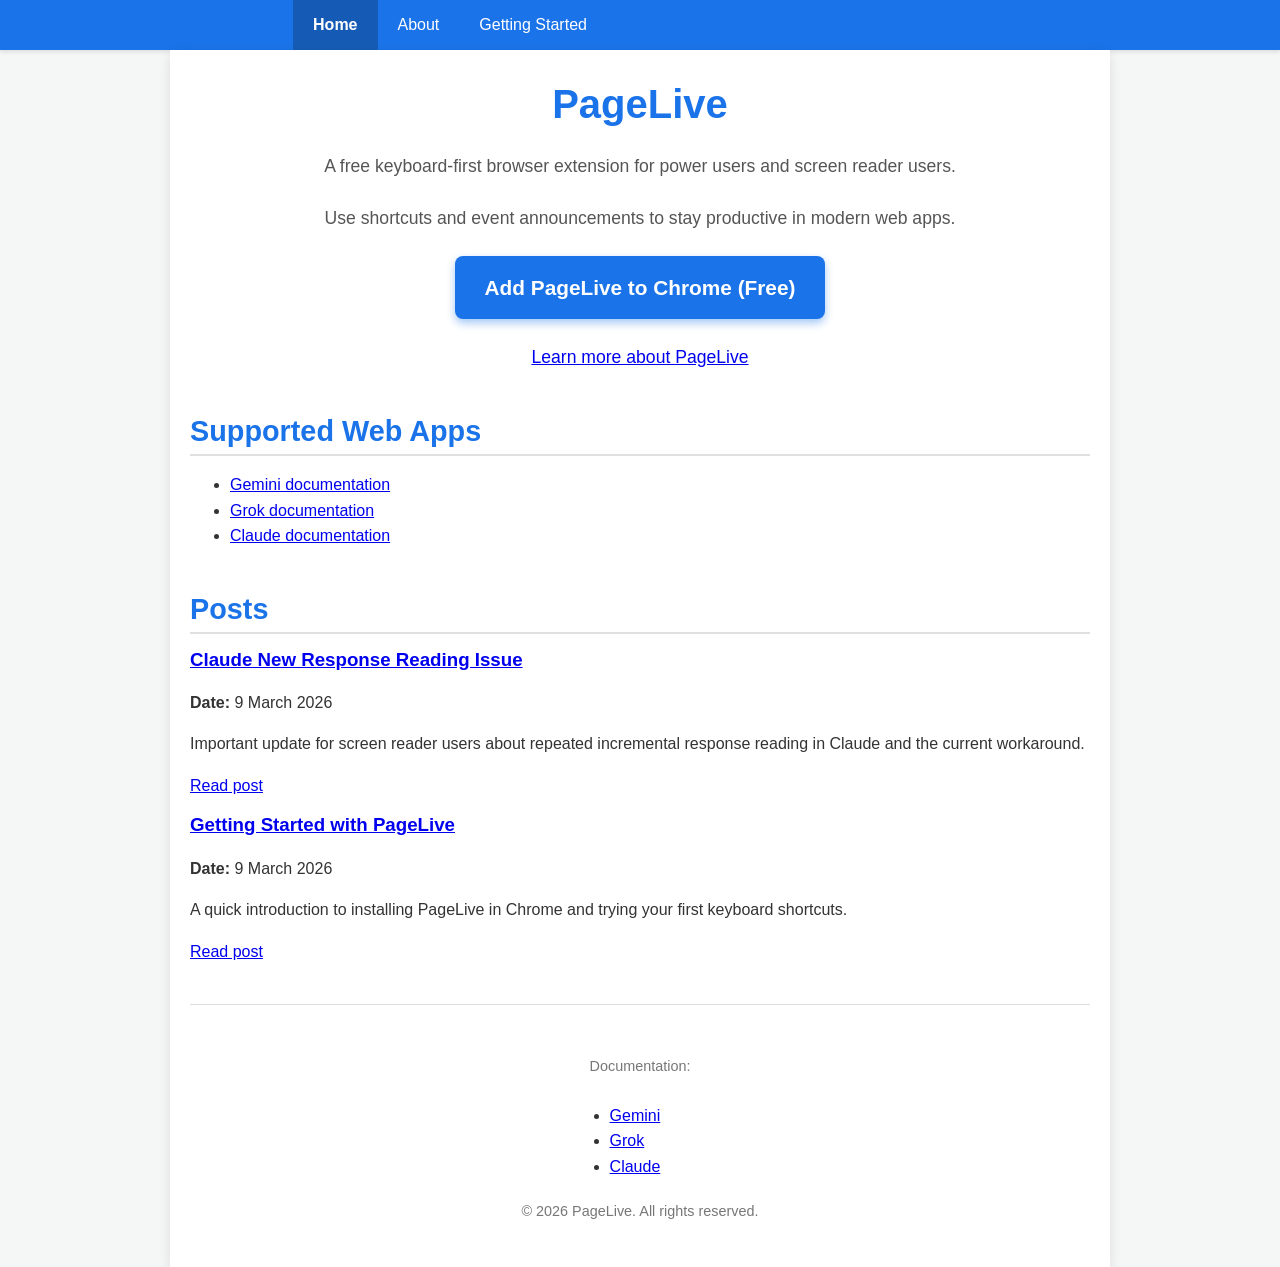
==== pagelive/index.html @ ffb50e7b "PL: Fix post tile & add aria label to post' link" ====
<!DOCTYPE html>
<html lang="en">

<head>
    <meta charset="UTF-8">
    <meta name="viewport" content="width=device-width, initial-scale=1.0">
    <title>PageLive: Keyboard-First Accessibility for AI Web Apps</title>
    <meta name="description"
        content="PageLive is a free Chrome extension for power users and screen reader users, with keyboard shortcuts, page information, and event-triggered announcements.">
    <link rel="stylesheet" href="/pagelive/style.css">
</head>

<body>
    <nav class="top-nav">
        <ul>
            <li><a href="/pagelive" class="active">Home</a></li>
            <li><a href="/pagelive/about">About</a></li>
            <li><a href="/pagelive/posts/getting-started">Getting Started</a></li>
        </ul>
    </nav>
    <div class="container">
        <header class="hero">
            <h1>PageLive</h1>
            <p>A free keyboard-first browser extension for power users and screen reader users.</p>
            <p>Use shortcuts and event announcements to stay productive in modern web apps.</p>
            <a href="https://chromewebstore.google.com/detail/pagelive/kachdjbdcmofjmaoklcfofbcnlakfnbb"
                class="cta-button">
                Add PageLive to Chrome (Free)
            </a>
            <p><a href="/pagelive/about">Learn more about PageLive</a></p>
        </header>

        <section class="section-content">
            <h2>Supported Web Apps</h2>
            <ul>
                <li><a href="/pagelive/gemini">Gemini documentation</a></li>
                <li><a href="/pagelive/grok">Grok documentation</a></li>
                <li><a href="/pagelive/claude">Claude documentation</a></li>
            </ul>
        </section>

        <section class="section-content">
            <h2>Posts</h2>
            <article>
                <h3><a href="/pagelive/posts/claude-new-response-error">Claude New Response Reading Issue</a></h3>
                <p><strong>Date:</strong> 9 March 2026</p>
                <p>Important update for screen reader users about repeated incremental response reading in Claude and
                    the current workaround.</p>
                <p>
                    <a href="/pagelive/posts/claude-new-response-error"
                        aria-label="Read post: Claude New Response Reading Issue">Read post</a>
                </p>
            </article>
            <article>
                <h3><a href="/pagelive/posts/getting-started">Getting Started with PageLive</a></h3>
                <p><strong>Date:</strong> 9 March 2026</p>
                <p>A quick introduction to installing PageLive in Chrome and trying your first keyboard shortcuts.</p>
                <p>
                    <a href="/pagelive/posts/getting-started" aria-label="Read post: Getting Started with PageLive">Read
                        post</a>
                </p>
            </article>
        </section>

        <footer class="footer">
            <div class="docs-nav">
                <p>Documentation:</p>
                <ul class="docs-list">
                    <li><a href="/pagelive/gemini">Gemini</a></li>
                    <li><a href="/pagelive/grok">Grok</a></li>
                    <li><a href="/pagelive/claude">Claude</a></li>
                </ul>
            </div>
            <p>&copy; 2026 PageLive. All rights reserved.</p>
        </footer>
    </div>
</body>

</html>
---- pagelive/style.css ----
body {
    font-family: Arial, sans-serif;
    margin: 0;
    padding: 0;
    line-height: 1.6;
    color: #333;
    background-color: #f4f7f6;
    display: flex;
    flex-direction: column;
    align-items: center;
}

.top-nav {
    background-color: #1a73e8;
    padding: 0;
    margin: 0;
    width: 100%;
    box-shadow: 0 2px 4px rgba(0, 0, 0, 0.1);
}

.top-nav ul {
    list-style: none;
    margin: 0;
    padding: 0;
    display: flex;
    justify-content: center;
    max-width: 900px;
    width: 100%;
}

.top-nav li {
    margin: 0;
    padding: 0;
}

.top-nav a {
    display: block;
    color: white;
    text-decoration: none;
    padding: 12px 20px;
    font-weight: normal;
    transition: background-color 0.3s;
}

.top-nav a:hover {
    background-color: #155bb5;
}

.top-nav a.active {
    background-color: #155bb5;
    font-weight: bold;
}

.container {
    width: 100%;
    max-width: 900px;
    padding: 30px 20px;
    background-color: #fff;
    box-shadow: 0 4px 12px rgba(0, 0, 0, 0.1);
}

h1,
h2,
h3 {
    color: #1a73e8;
    line-height: 1.2;
    margin-top: 0;
}

h1 {
    font-size: 2.5em;
    margin-bottom: 0.2em;
}

h2 {
    font-size: 1.8em;
    margin-top: 1.5em;
    border-bottom: 2px solid #e0e0e0;
    padding-bottom: 5px;
    margin-bottom: 15px;
}

.hero {
    text-align: center;
    padding: 20px 0;
    margin-bottom: 15px;
    padding: 0 12%;
}

.hero p {
    font-size: 1.1em;
    margin: 24px 0;
    color: #555;
}

.cta-button {
    display: inline-block;
    background-color: #1a73e8;
    color: white;
    padding: 15px 30px;
    font-size: 1.3em;
    font-weight: bold;
    text-decoration: none;
    border-radius: 8px;
    transition: background-color 0.3s, transform 0.1s;
    box-shadow: 0 4px 8px rgba(26, 115, 232, 0.4);
}

.cta-button:hover {
    background-color: #155bb5;
    transform: translateY(-1px);
}

.section-content {
    margin-bottom: 36px;
}

table {
    width: 100%;
    border-collapse: collapse;
    margin-top: 15px;
    box-shadow: 0 2px 5px rgba(0, 0, 0, 0.05);
}

th,
td {
    border: 1px solid #ddd;
    padding: 12px;
    text-align: left;
}

th {
    background-color: #e8f0fe;
    color: #1a73e8;
    font-weight: bold;
}

td {
    background-color: #fcfcfc;
}

dl {
    padding-left: 0;
}

dt {
    margin-bottom: 10px;
    margin-top: 10px;
}

dd {
    margin-bottom: 20px;
    margin-left: 0;
}

code,
kbd {
    background-color: #eee;
    padding: 2px 6px;
    border-radius: 4px;
    font-weight: bold;
    font-family: Consolas, Monaco, 'Andale Mono', 'Ubuntu Mono', monospace;
}

.footer {
    text-align: center;
    padding-top: 30px;
    border-top: 1px solid #ddd;
    margin-top: 40px;
}

.footer p {
    margin-top: 20px;
    font-size: 0.9em;
    color: #777;
}

.footer .docs-nav {
    display: inline-block;
    text-align: left;
}

.footer .docs-list {
    display: inline-block;
    text-align: left;
    margin: 10px 0 0;
    padding-left: 20px;
}
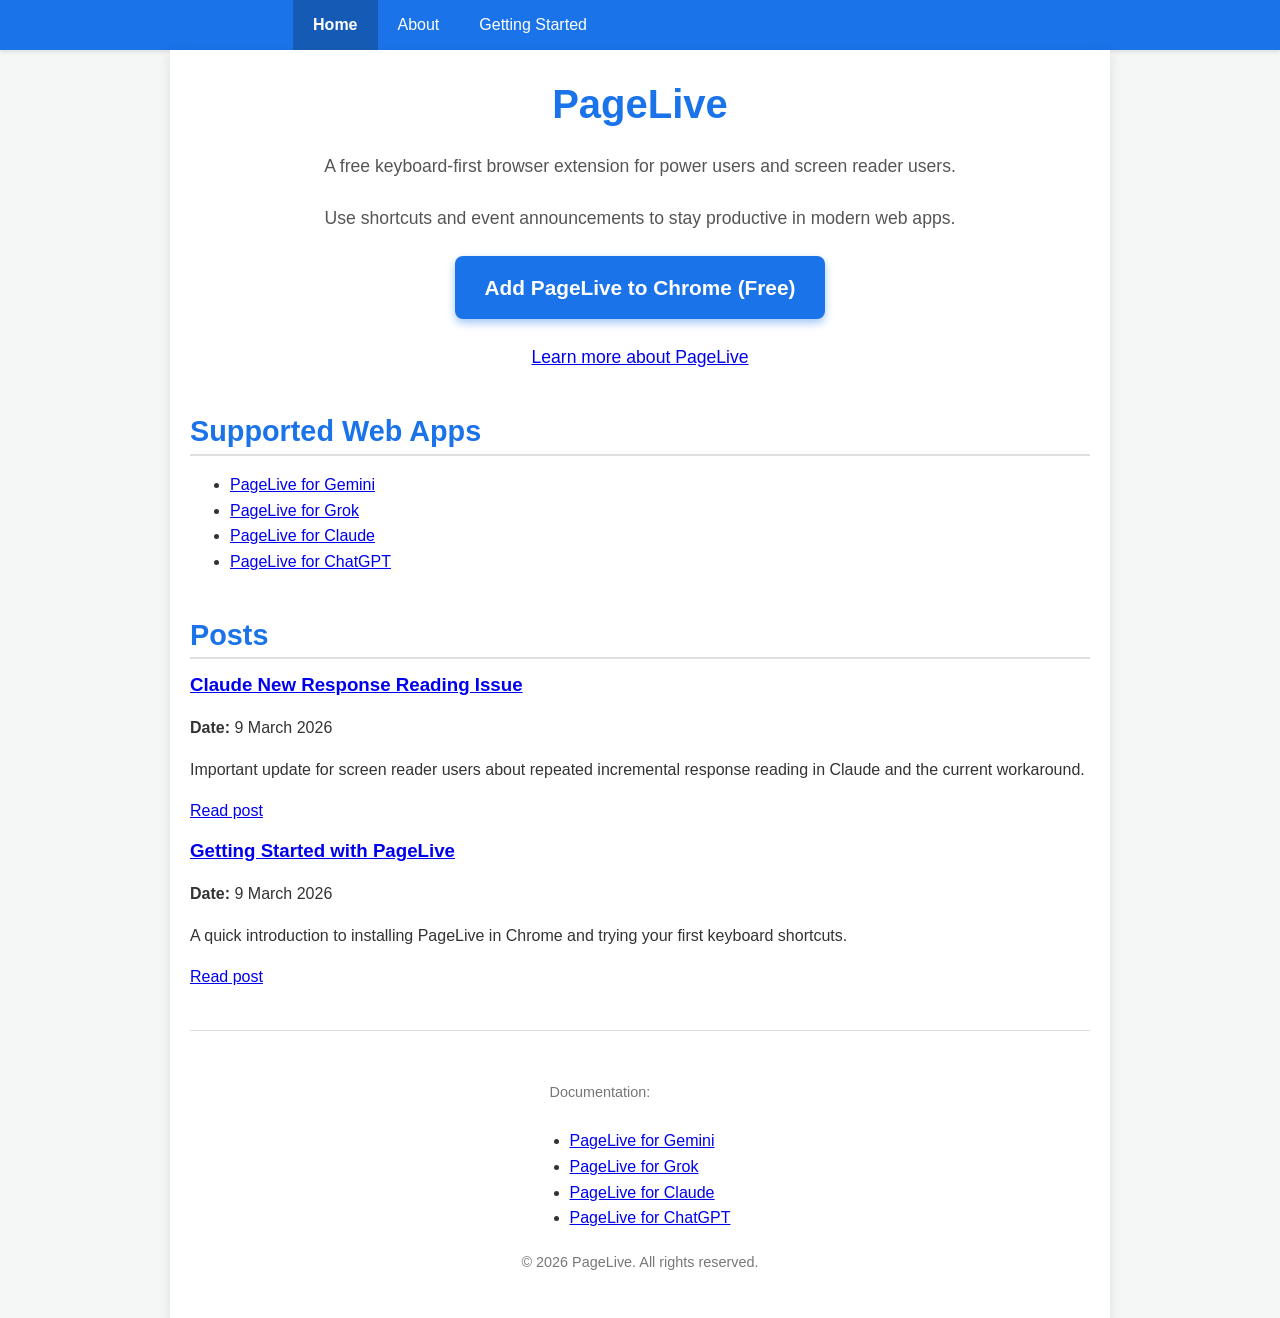
==== commit d1b70903: "PL: Change label for supported web apps Co-authored-by: Copilot <copilot@github.com>" ====
--- a/pagelive/index.html
+++ b/pagelive/index.html
@@ -33,9 +33,10 @@
         <section class="section-content">
             <h2>Supported Web Apps</h2>
             <ul>
-                <li><a href="/pagelive/gemini">Gemini documentation</a></li>
-                <li><a href="/pagelive/grok">Grok documentation</a></li>
-                <li><a href="/pagelive/claude">Claude documentation</a></li>
+                <li><a href="/pagelive/gemini">PageLive for Gemini</a></li>
+                <li><a href="/pagelive/grok">PageLive for Grok</a></li>
+                <li><a href="/pagelive/claude">PageLive for Claude</a></li>
+                <li><a href="/pagelive/chatgpt">PageLive for ChatGPT</a></li>
             </ul>
         </section>
 
@@ -66,9 +67,10 @@
             <div class="docs-nav">
                 <p>Documentation:</p>
                 <ul class="docs-list">
-                    <li><a href="/pagelive/gemini">Gemini</a></li>
-                    <li><a href="/pagelive/grok">Grok</a></li>
-                    <li><a href="/pagelive/claude">Claude</a></li>
+                    <li><a href="/pagelive/gemini">PageLive for Gemini</a></li>
+                    <li><a href="/pagelive/grok">PageLive for Grok</a></li>
+                    <li><a href="/pagelive/claude">PageLive for Claude</a></li>
+                    <li><a href="/pagelive/chatgpt">PageLive for ChatGPT</a></li>
                 </ul>
             </div>
             <p>&copy; 2026 PageLive. All rights reserved.</p>
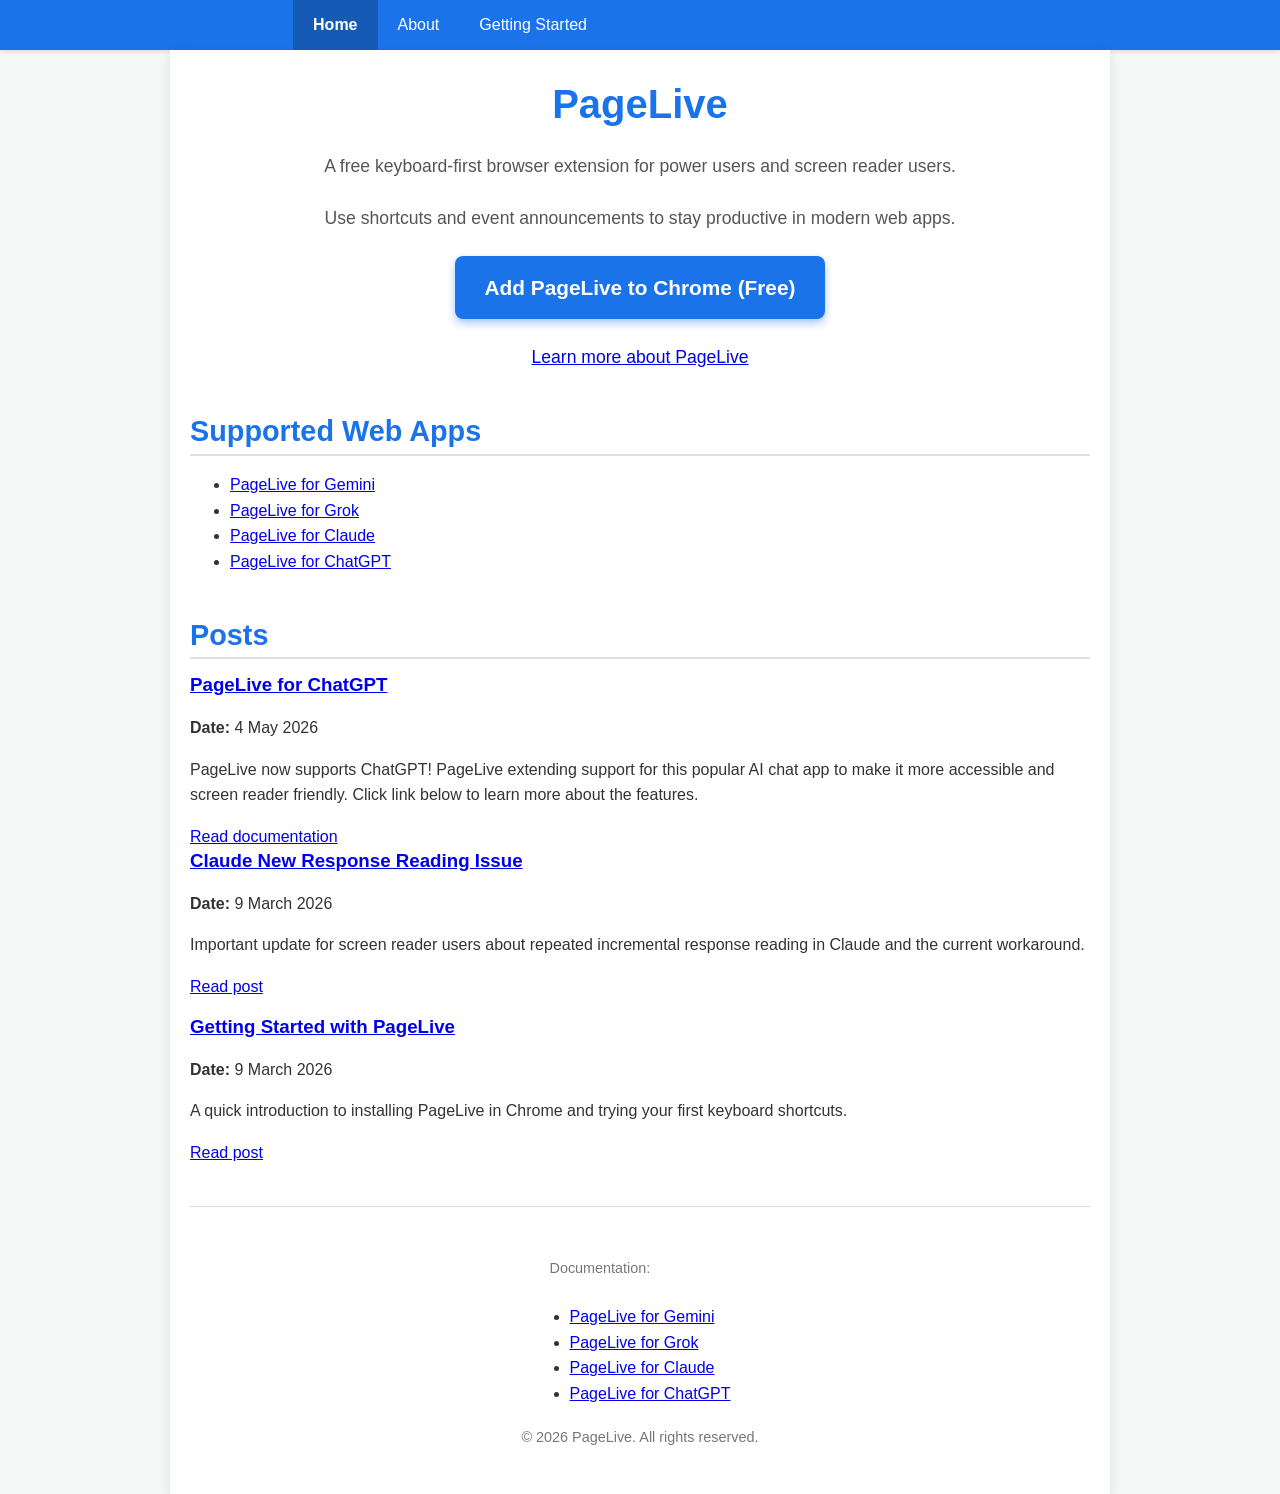
==== commit c7d07026: "chore: sync PageLive web assets" ====
--- a/pagelive/index.html
+++ b/pagelive/index.html
@@ -1,81 +1,91 @@
-<!DOCTYPE html>
-<html lang="en">
-
-<head>
-    <meta charset="UTF-8">
-    <meta name="viewport" content="width=device-width, initial-scale=1.0">
-    <title>PageLive: Keyboard-First Accessibility for AI Web Apps</title>
-    <meta name="description"
-        content="PageLive is a free Chrome extension for power users and screen reader users, with keyboard shortcuts, page information, and event-triggered announcements.">
-    <link rel="stylesheet" href="/pagelive/style.css">
-</head>
-
-<body>
-    <nav class="top-nav">
-        <ul>
-            <li><a href="/pagelive" class="active">Home</a></li>
-            <li><a href="/pagelive/about">About</a></li>
-            <li><a href="/pagelive/posts/getting-started">Getting Started</a></li>
-        </ul>
-    </nav>
-    <div class="container">
-        <header class="hero">
-            <h1>PageLive</h1>
-            <p>A free keyboard-first browser extension for power users and screen reader users.</p>
-            <p>Use shortcuts and event announcements to stay productive in modern web apps.</p>
-            <a href="https://chromewebstore.google.com/detail/pagelive/kachdjbdcmofjmaoklcfofbcnlakfnbb"
-                class="cta-button">
-                Add PageLive to Chrome (Free)
-            </a>
-            <p><a href="/pagelive/about">Learn more about PageLive</a></p>
-        </header>
-
-        <section class="section-content">
-            <h2>Supported Web Apps</h2>
-            <ul>
-                <li><a href="/pagelive/gemini">PageLive for Gemini</a></li>
-                <li><a href="/pagelive/grok">PageLive for Grok</a></li>
-                <li><a href="/pagelive/claude">PageLive for Claude</a></li>
-                <li><a href="/pagelive/chatgpt">PageLive for ChatGPT</a></li>
-            </ul>
-        </section>
-
-        <section class="section-content">
-            <h2>Posts</h2>
-            <article>
-                <h3><a href="/pagelive/posts/claude-new-response-error">Claude New Response Reading Issue</a></h3>
-                <p><strong>Date:</strong> 9 March 2026</p>
-                <p>Important update for screen reader users about repeated incremental response reading in Claude and
-                    the current workaround.</p>
-                <p>
-                    <a href="/pagelive/posts/claude-new-response-error"
-                        aria-label="Read post: Claude New Response Reading Issue">Read post</a>
-                </p>
-            </article>
-            <article>
-                <h3><a href="/pagelive/posts/getting-started">Getting Started with PageLive</a></h3>
-                <p><strong>Date:</strong> 9 March 2026</p>
-                <p>A quick introduction to installing PageLive in Chrome and trying your first keyboard shortcuts.</p>
-                <p>
-                    <a href="/pagelive/posts/getting-started" aria-label="Read post: Getting Started with PageLive">Read
-                        post</a>
-                </p>
-            </article>
-        </section>
-
-        <footer class="footer">
-            <div class="docs-nav">
-                <p>Documentation:</p>
-                <ul class="docs-list">
-                    <li><a href="/pagelive/gemini">PageLive for Gemini</a></li>
-                    <li><a href="/pagelive/grok">PageLive for Grok</a></li>
-                    <li><a href="/pagelive/claude">PageLive for Claude</a></li>
-                    <li><a href="/pagelive/chatgpt">PageLive for ChatGPT</a></li>
-                </ul>
-            </div>
-            <p>&copy; 2026 PageLive. All rights reserved.</p>
-        </footer>
-    </div>
-</body>
-
+<!DOCTYPE html>
+<html lang="en">
+
+<head>
+    <meta charset="UTF-8">
+    <meta name="viewport" content="width=device-width, initial-scale=1.0">
+    <title>PageLive: Keyboard-First Accessibility for AI Web Apps</title>
+    <meta name="description"
+        content="PageLive is a free Chrome extension for power users and screen reader users, with keyboard shortcuts, page information, and event-triggered announcements.">
+    <link rel="stylesheet" href="/pagelive/style.css">
+</head>
+
+<body>
+    <nav class="top-nav">
+        <ul>
+            <li><a href="/pagelive" class="active">Home</a></li>
+            <li><a href="/pagelive/about">About</a></li>
+            <li><a href="/pagelive/posts/getting-started">Getting Started</a></li>
+        </ul>
+    </nav>
+    <div class="container">
+        <header class="hero">
+            <h1>PageLive</h1>
+            <p>A free keyboard-first browser extension for power users and screen reader users.</p>
+            <p>Use shortcuts and event announcements to stay productive in modern web apps.</p>
+            <a href="https://chromewebstore.google.com/detail/pagelive/kachdjbdcmofjmaoklcfofbcnlakfnbb"
+                class="cta-button">
+                Add PageLive to Chrome (Free)
+            </a>
+            <p><a href="/pagelive/about">Learn more about PageLive</a></p>
+        </header>
+
+        <section class="section-content">
+            <h2>Supported Web Apps</h2>
+            <ul>
+                <li><a href="/pagelive/gemini">PageLive for Gemini</a></li>
+                <li><a href="/pagelive/grok">PageLive for Grok</a></li>
+                <li><a href="/pagelive/claude">PageLive for Claude</a></li>
+                <li><a href="/pagelive/chatgpt">PageLive for ChatGPT</a></li>
+            </ul>
+        </section>
+
+        <section class="section-content">
+            <h2>Posts</h2>
+            <article>
+                <h3><a href="/pagelive/chatgpt">PageLive for ChatGPT</a></h3>
+                <p><strong>Date:</strong> 4 May 2026</p>
+                <p>
+                    PageLive now supports ChatGPT! PageLive extending support for this popular AI chat
+                    app to make it more accessible and screen reader friendly.
+                    Click link below to learn more about the features.
+                </p>
+                <a href="/pagelive/chatgpt" aria-label="Read documentation: PageLive for ChatGPT">Read documentation</a>
+            </article>
+            <article>
+                <h3><a href="/pagelive/posts/claude-new-response-error">Claude New Response Reading Issue</a></h3>
+                <p><strong>Date:</strong> 9 March 2026</p>
+                <p>Important update for screen reader users about repeated incremental response reading in Claude and
+                    the current workaround.</p>
+                <p>
+                    <a href="/pagelive/posts/claude-new-response-error"
+                        aria-label="Read post: Claude New Response Reading Issue">Read post</a>
+                </p>
+            </article>
+            <article>
+                <h3><a href="/pagelive/posts/getting-started">Getting Started with PageLive</a></h3>
+                <p><strong>Date:</strong> 9 March 2026</p>
+                <p>A quick introduction to installing PageLive in Chrome and trying your first keyboard shortcuts.</p>
+                <p>
+                    <a href="/pagelive/posts/getting-started" aria-label="Read post: Getting Started with PageLive">Read
+                        post</a>
+                </p>
+            </article>
+        </section>
+
+        <footer class="footer">
+            <div class="docs-nav">
+                <p>Documentation:</p>
+                <ul class="docs-list">
+                    <li><a href="/pagelive/gemini">PageLive for Gemini</a></li>
+                    <li><a href="/pagelive/grok">PageLive for Grok</a></li>
+                    <li><a href="/pagelive/claude">PageLive for Claude</a></li>
+                    <li><a href="/pagelive/chatgpt">PageLive for ChatGPT</a></li>
+                </ul>
+            </div>
+            <p>&copy; 2026 PageLive. All rights reserved.</p>
+        </footer>
+    </div>
+</body>
+
 </html>
--- a/pagelive/style.css
+++ b/pagelive/style.css
@@ -1,188 +1,188 @@
-body {
-    font-family: Arial, sans-serif;
-    margin: 0;
-    padding: 0;
-    line-height: 1.6;
-    color: #333;
-    background-color: #f4f7f6;
-    display: flex;
-    flex-direction: column;
-    align-items: center;
-}
-
-.top-nav {
-    background-color: #1a73e8;
-    padding: 0;
-    margin: 0;
-    width: 100%;
-    box-shadow: 0 2px 4px rgba(0, 0, 0, 0.1);
-}
-
-.top-nav ul {
-    list-style: none;
-    margin: 0;
-    padding: 0;
-    display: flex;
-    justify-content: center;
-    max-width: 900px;
-    width: 100%;
-}
-
-.top-nav li {
-    margin: 0;
-    padding: 0;
-}
-
-.top-nav a {
-    display: block;
-    color: white;
-    text-decoration: none;
-    padding: 12px 20px;
-    font-weight: normal;
-    transition: background-color 0.3s;
-}
-
-.top-nav a:hover {
-    background-color: #155bb5;
-}
-
-.top-nav a.active {
-    background-color: #155bb5;
-    font-weight: bold;
-}
-
-.container {
-    width: 100%;
-    max-width: 900px;
-    padding: 30px 20px;
-    background-color: #fff;
-    box-shadow: 0 4px 12px rgba(0, 0, 0, 0.1);
-}
-
-h1,
-h2,
-h3 {
-    color: #1a73e8;
-    line-height: 1.2;
-    margin-top: 0;
-}
-
-h1 {
-    font-size: 2.5em;
-    margin-bottom: 0.2em;
-}
-
-h2 {
-    font-size: 1.8em;
-    margin-top: 1.5em;
-    border-bottom: 2px solid #e0e0e0;
-    padding-bottom: 5px;
-    margin-bottom: 15px;
-}
-
-.hero {
-    text-align: center;
-    padding: 20px 0;
-    margin-bottom: 15px;
-    padding: 0 12%;
-}
-
-.hero p {
-    font-size: 1.1em;
-    margin: 24px 0;
-    color: #555;
-}
-
-.cta-button {
-    display: inline-block;
-    background-color: #1a73e8;
-    color: white;
-    padding: 15px 30px;
-    font-size: 1.3em;
-    font-weight: bold;
-    text-decoration: none;
-    border-radius: 8px;
-    transition: background-color 0.3s, transform 0.1s;
-    box-shadow: 0 4px 8px rgba(26, 115, 232, 0.4);
-}
-
-.cta-button:hover {
-    background-color: #155bb5;
-    transform: translateY(-1px);
-}
-
-.section-content {
-    margin-bottom: 36px;
-}
-
-table {
-    width: 100%;
-    border-collapse: collapse;
-    margin-top: 15px;
-    box-shadow: 0 2px 5px rgba(0, 0, 0, 0.05);
-}
-
-th,
-td {
-    border: 1px solid #ddd;
-    padding: 12px;
-    text-align: left;
-}
-
-th {
-    background-color: #e8f0fe;
-    color: #1a73e8;
-    font-weight: bold;
-}
-
-td {
-    background-color: #fcfcfc;
-}
-
-dl {
-    padding-left: 0;
-}
-
-dt {
-    margin-bottom: 10px;
-    margin-top: 10px;
-}
-
-dd {
-    margin-bottom: 20px;
-    margin-left: 0;
-}
-
-code,
-kbd {
-    background-color: #eee;
-    padding: 2px 6px;
-    border-radius: 4px;
-    font-weight: bold;
-    font-family: Consolas, Monaco, 'Andale Mono', 'Ubuntu Mono', monospace;
-}
-
-.footer {
-    text-align: center;
-    padding-top: 30px;
-    border-top: 1px solid #ddd;
-    margin-top: 40px;
-}
-
-.footer p {
-    margin-top: 20px;
-    font-size: 0.9em;
-    color: #777;
-}
-
-.footer .docs-nav {
-    display: inline-block;
-    text-align: left;
-}
-
-.footer .docs-list {
-    display: inline-block;
-    text-align: left;
-    margin: 10px 0 0;
-    padding-left: 20px;
-}
+body {
+    font-family: Arial, sans-serif;
+    margin: 0;
+    padding: 0;
+    line-height: 1.6;
+    color: #333;
+    background-color: #f4f7f6;
+    display: flex;
+    flex-direction: column;
+    align-items: center;
+}
+
+.top-nav {
+    background-color: #1a73e8;
+    padding: 0;
+    margin: 0;
+    width: 100%;
+    box-shadow: 0 2px 4px rgba(0, 0, 0, 0.1);
+}
+
+.top-nav ul {
+    list-style: none;
+    margin: 0;
+    padding: 0;
+    display: flex;
+    justify-content: center;
+    max-width: 900px;
+    width: 100%;
+}
+
+.top-nav li {
+    margin: 0;
+    padding: 0;
+}
+
+.top-nav a {
+    display: block;
+    color: white;
+    text-decoration: none;
+    padding: 12px 20px;
+    font-weight: normal;
+    transition: background-color 0.3s;
+}
+
+.top-nav a:hover {
+    background-color: #155bb5;
+}
+
+.top-nav a.active {
+    background-color: #155bb5;
+    font-weight: bold;
+}
+
+.container {
+    width: 100%;
+    max-width: 900px;
+    padding: 30px 20px;
+    background-color: #fff;
+    box-shadow: 0 4px 12px rgba(0, 0, 0, 0.1);
+}
+
+h1,
+h2,
+h3 {
+    color: #1a73e8;
+    line-height: 1.2;
+    margin-top: 0;
+}
+
+h1 {
+    font-size: 2.5em;
+    margin-bottom: 0.2em;
+}
+
+h2 {
+    font-size: 1.8em;
+    margin-top: 1.5em;
+    border-bottom: 2px solid #e0e0e0;
+    padding-bottom: 5px;
+    margin-bottom: 15px;
+}
+
+.hero {
+    text-align: center;
+    padding: 20px 0;
+    margin-bottom: 15px;
+    padding: 0 12%;
+}
+
+.hero p {
+    font-size: 1.1em;
+    margin: 24px 0;
+    color: #555;
+}
+
+.cta-button {
+    display: inline-block;
+    background-color: #1a73e8;
+    color: white;
+    padding: 15px 30px;
+    font-size: 1.3em;
+    font-weight: bold;
+    text-decoration: none;
+    border-radius: 8px;
+    transition: background-color 0.3s, transform 0.1s;
+    box-shadow: 0 4px 8px rgba(26, 115, 232, 0.4);
+}
+
+.cta-button:hover {
+    background-color: #155bb5;
+    transform: translateY(-1px);
+}
+
+.section-content {
+    margin-bottom: 36px;
+}
+
+table {
+    width: 100%;
+    border-collapse: collapse;
+    margin-top: 15px;
+    box-shadow: 0 2px 5px rgba(0, 0, 0, 0.05);
+}
+
+th,
+td {
+    border: 1px solid #ddd;
+    padding: 12px;
+    text-align: left;
+}
+
+th {
+    background-color: #e8f0fe;
+    color: #1a73e8;
+    font-weight: bold;
+}
+
+td {
+    background-color: #fcfcfc;
+}
+
+dl {
+    padding-left: 0;
+}
+
+dt {
+    margin-bottom: 10px;
+    margin-top: 10px;
+}
+
+dd {
+    margin-bottom: 20px;
+    margin-left: 0;
+}
+
+code,
+kbd {
+    background-color: #eee;
+    padding: 2px 6px;
+    border-radius: 4px;
+    font-weight: bold;
+    font-family: Consolas, Monaco, 'Andale Mono', 'Ubuntu Mono', monospace;
+}
+
+.footer {
+    text-align: center;
+    padding-top: 30px;
+    border-top: 1px solid #ddd;
+    margin-top: 40px;
+}
+
+.footer p {
+    margin-top: 20px;
+    font-size: 0.9em;
+    color: #777;
+}
+
+.footer .docs-nav {
+    display: inline-block;
+    text-align: left;
+}
+
+.footer .docs-list {
+    display: inline-block;
+    text-align: left;
+    margin: 10px 0 0;
+    padding-left: 20px;
+}
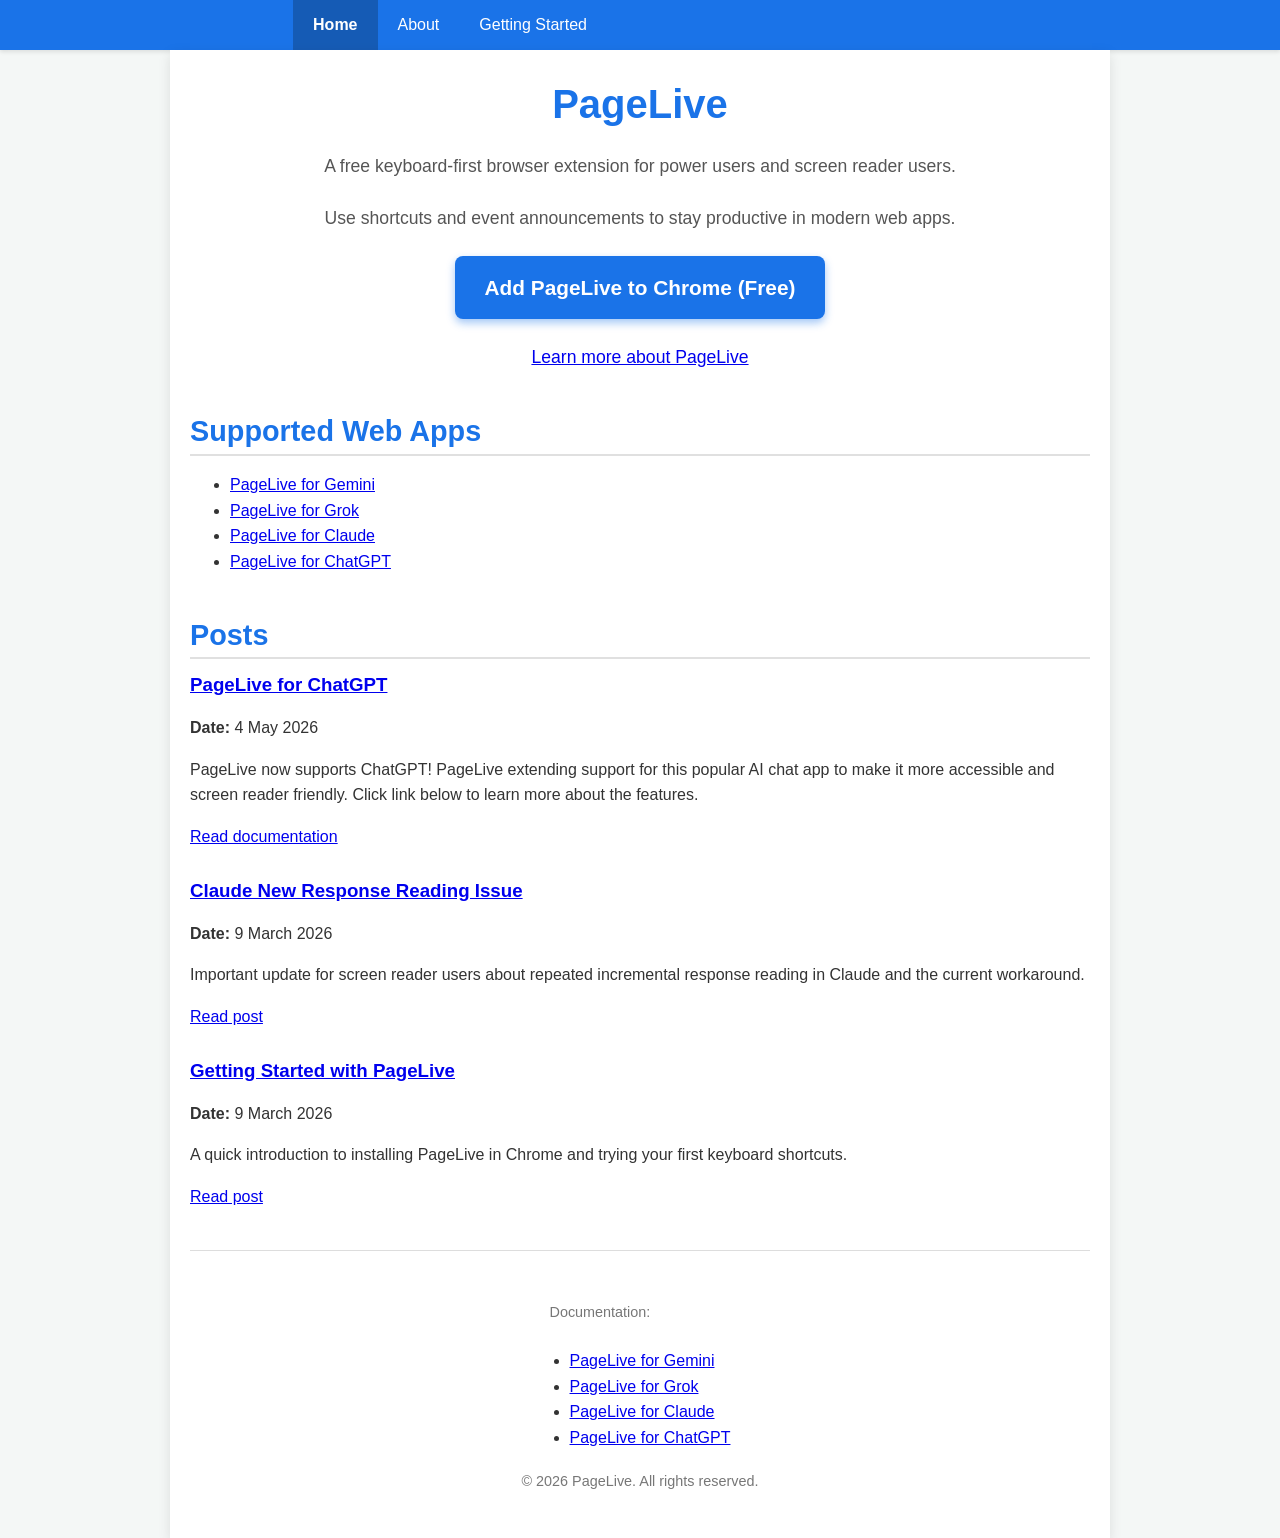
==== commit 07412a17: "chore: sync PageLive web assets" ====
--- a/pagelive/index.html
+++ b/pagelive/index.html
@@ -50,7 +50,9 @@
                     app to make it more accessible and screen reader friendly.
                     Click link below to learn more about the features.
                 </p>
-                <a href="/pagelive/chatgpt" aria-label="Read documentation: PageLive for ChatGPT">Read documentation</a>
+                <p>
+                    <a href="/pagelive/chatgpt" aria-label="Read documentation: PageLive for ChatGPT">Read documentation</a>
+                </p>
             </article>
             <article>
                 <h3><a href="/pagelive/posts/claude-new-response-error">Claude New Response Reading Issue</a></h3>
--- a/pagelive/style.css
+++ b/pagelive/style.css
@@ -1,188 +1,201 @@
 body {
-    font-family: Arial, sans-serif;
-    margin: 0;
-    padding: 0;
-    line-height: 1.6;
-    color: #333;
-    background-color: #f4f7f6;
-    display: flex;
-    flex-direction: column;
-    align-items: center;
+  font-family: Arial, sans-serif;
+  margin: 0;
+  padding: 0;
+  line-height: 1.6;
+  color: #333;
+  background-color: #f4f7f6;
+  display: flex;
+  flex-direction: column;
+  align-items: center;
 }
 
 .top-nav {
-    background-color: #1a73e8;
-    padding: 0;
-    margin: 0;
-    width: 100%;
-    box-shadow: 0 2px 4px rgba(0, 0, 0, 0.1);
+  background-color: #1a73e8;
+  padding: 0;
+  margin: 0;
+  width: 100%;
+  box-shadow: 0 2px 4px rgba(0, 0, 0, 0.1);
 }
 
 .top-nav ul {
-    list-style: none;
-    margin: 0;
-    padding: 0;
-    display: flex;
-    justify-content: center;
-    max-width: 900px;
-    width: 100%;
+  list-style: none;
+  margin: 0;
+  padding: 0;
+  display: flex;
+  justify-content: center;
+  max-width: 900px;
+  width: 100%;
 }
 
 .top-nav li {
-    margin: 0;
-    padding: 0;
+  margin: 0;
+  padding: 0;
 }
 
 .top-nav a {
-    display: block;
-    color: white;
-    text-decoration: none;
-    padding: 12px 20px;
-    font-weight: normal;
-    transition: background-color 0.3s;
+  display: block;
+  color: white;
+  text-decoration: none;
+  padding: 12px 20px;
+  font-weight: normal;
+  transition: background-color 0.3s;
 }
 
 .top-nav a:hover {
-    background-color: #155bb5;
+  background-color: #155bb5;
 }
 
 .top-nav a.active {
-    background-color: #155bb5;
-    font-weight: bold;
+  background-color: #155bb5;
+  font-weight: bold;
 }
 
 .container {
-    width: 100%;
-    max-width: 900px;
-    padding: 30px 20px;
-    background-color: #fff;
-    box-shadow: 0 4px 12px rgba(0, 0, 0, 0.1);
+  width: 100%;
+  max-width: 900px;
+  padding: 30px 20px;
+  background-color: #fff;
+  box-shadow: 0 4px 12px rgba(0, 0, 0, 0.1);
 }
 
 h1,
 h2,
 h3 {
-    color: #1a73e8;
-    line-height: 1.2;
-    margin-top: 0;
+  color: #1a73e8;
+  line-height: 1.2;
+  margin-top: 0;
 }
 
 h1 {
-    font-size: 2.5em;
-    margin-bottom: 0.2em;
+  font-size: 2.5em;
+  margin-bottom: 0.2em;
 }
 
 h2 {
-    font-size: 1.8em;
-    margin-top: 1.5em;
-    border-bottom: 2px solid #e0e0e0;
-    padding-bottom: 5px;
-    margin-bottom: 15px;
+  font-size: 1.8em;
+  margin-top: 1.5em;
+  border-bottom: 2px solid #e0e0e0;
+  padding-bottom: 5px;
+  margin-bottom: 15px;
 }
 
 .hero {
-    text-align: center;
-    padding: 20px 0;
-    margin-bottom: 15px;
-    padding: 0 12%;
+  text-align: center;
+  padding: 20px 0;
+  margin-bottom: 15px;
+  padding: 0 12%;
 }
 
 .hero p {
-    font-size: 1.1em;
-    margin: 24px 0;
-    color: #555;
+  font-size: 1.1em;
+  margin: 24px 0;
+  color: #555;
 }
 
 .cta-button {
-    display: inline-block;
-    background-color: #1a73e8;
-    color: white;
-    padding: 15px 30px;
-    font-size: 1.3em;
-    font-weight: bold;
-    text-decoration: none;
-    border-radius: 8px;
-    transition: background-color 0.3s, transform 0.1s;
-    box-shadow: 0 4px 8px rgba(26, 115, 232, 0.4);
+  display: inline-block;
+  background-color: #1a73e8;
+  color: white;
+  padding: 15px 30px;
+  font-size: 1.3em;
+  font-weight: bold;
+  text-decoration: none;
+  border-radius: 8px;
+  transition:
+    background-color 0.3s,
+    transform 0.1s;
+  box-shadow: 0 4px 8px rgba(26, 115, 232, 0.4);
 }
 
 .cta-button:hover {
-    background-color: #155bb5;
-    transform: translateY(-1px);
+  background-color: #155bb5;
+  transform: translateY(-1px);
 }
 
 .section-content {
-    margin-bottom: 36px;
+  margin-bottom: 36px;
+}
+
+article {
+  margin-bottom: 30px;
 }
 
 table {
-    width: 100%;
-    border-collapse: collapse;
-    margin-top: 15px;
-    box-shadow: 0 2px 5px rgba(0, 0, 0, 0.05);
+  width: 100%;
+  border-collapse: collapse;
+  margin-top: 15px;
+  box-shadow: 0 2px 5px rgba(0, 0, 0, 0.05);
 }
 
 th,
 td {
-    border: 1px solid #ddd;
-    padding: 12px;
-    text-align: left;
+  border: 1px solid #ddd;
+  padding: 12px;
+  text-align: left;
+}
+
+@media (max-width: 600px) {
+  th,
+  td {
+    padding: 6px;
+  }
 }
 
 th {
-    background-color: #e8f0fe;
-    color: #1a73e8;
-    font-weight: bold;
+  background-color: #e8f0fe;
+  color: #1a73e8;
+  font-weight: bold;
 }
 
 td {
-    background-color: #fcfcfc;
+  background-color: #fcfcfc;
 }
 
 dl {
-    padding-left: 0;
+  padding-left: 0;
 }
 
 dt {
-    margin-bottom: 10px;
-    margin-top: 10px;
+  margin-bottom: 10px;
+  margin-top: 10px;
 }
 
 dd {
-    margin-bottom: 20px;
-    margin-left: 0;
+  margin-bottom: 20px;
+  margin-left: 0;
 }
 
 code,
 kbd {
-    background-color: #eee;
-    padding: 2px 6px;
-    border-radius: 4px;
-    font-weight: bold;
-    font-family: Consolas, Monaco, 'Andale Mono', 'Ubuntu Mono', monospace;
+  background-color: #eee;
+  padding: 2px 6px;
+  border-radius: 4px;
+  font-weight: bold;
+  font-family: Consolas, Monaco, "Andale Mono", "Ubuntu Mono", monospace;
 }
 
 .footer {
-    text-align: center;
-    padding-top: 30px;
-    border-top: 1px solid #ddd;
-    margin-top: 40px;
+  text-align: center;
+  padding-top: 30px;
+  border-top: 1px solid #ddd;
+  margin-top: 40px;
 }
 
 .footer p {
-    margin-top: 20px;
-    font-size: 0.9em;
-    color: #777;
+  margin-top: 20px;
+  font-size: 0.9em;
+  color: #777;
 }
 
 .footer .docs-nav {
-    display: inline-block;
-    text-align: left;
+  display: inline-block;
+  text-align: left;
 }
 
 .footer .docs-list {
-    display: inline-block;
-    text-align: left;
-    margin: 10px 0 0;
-    padding-left: 20px;
-}
+  display: inline-block;
+  text-align: left;
+  margin: 10px 0 0;
+  padding-left: 20px;
+}
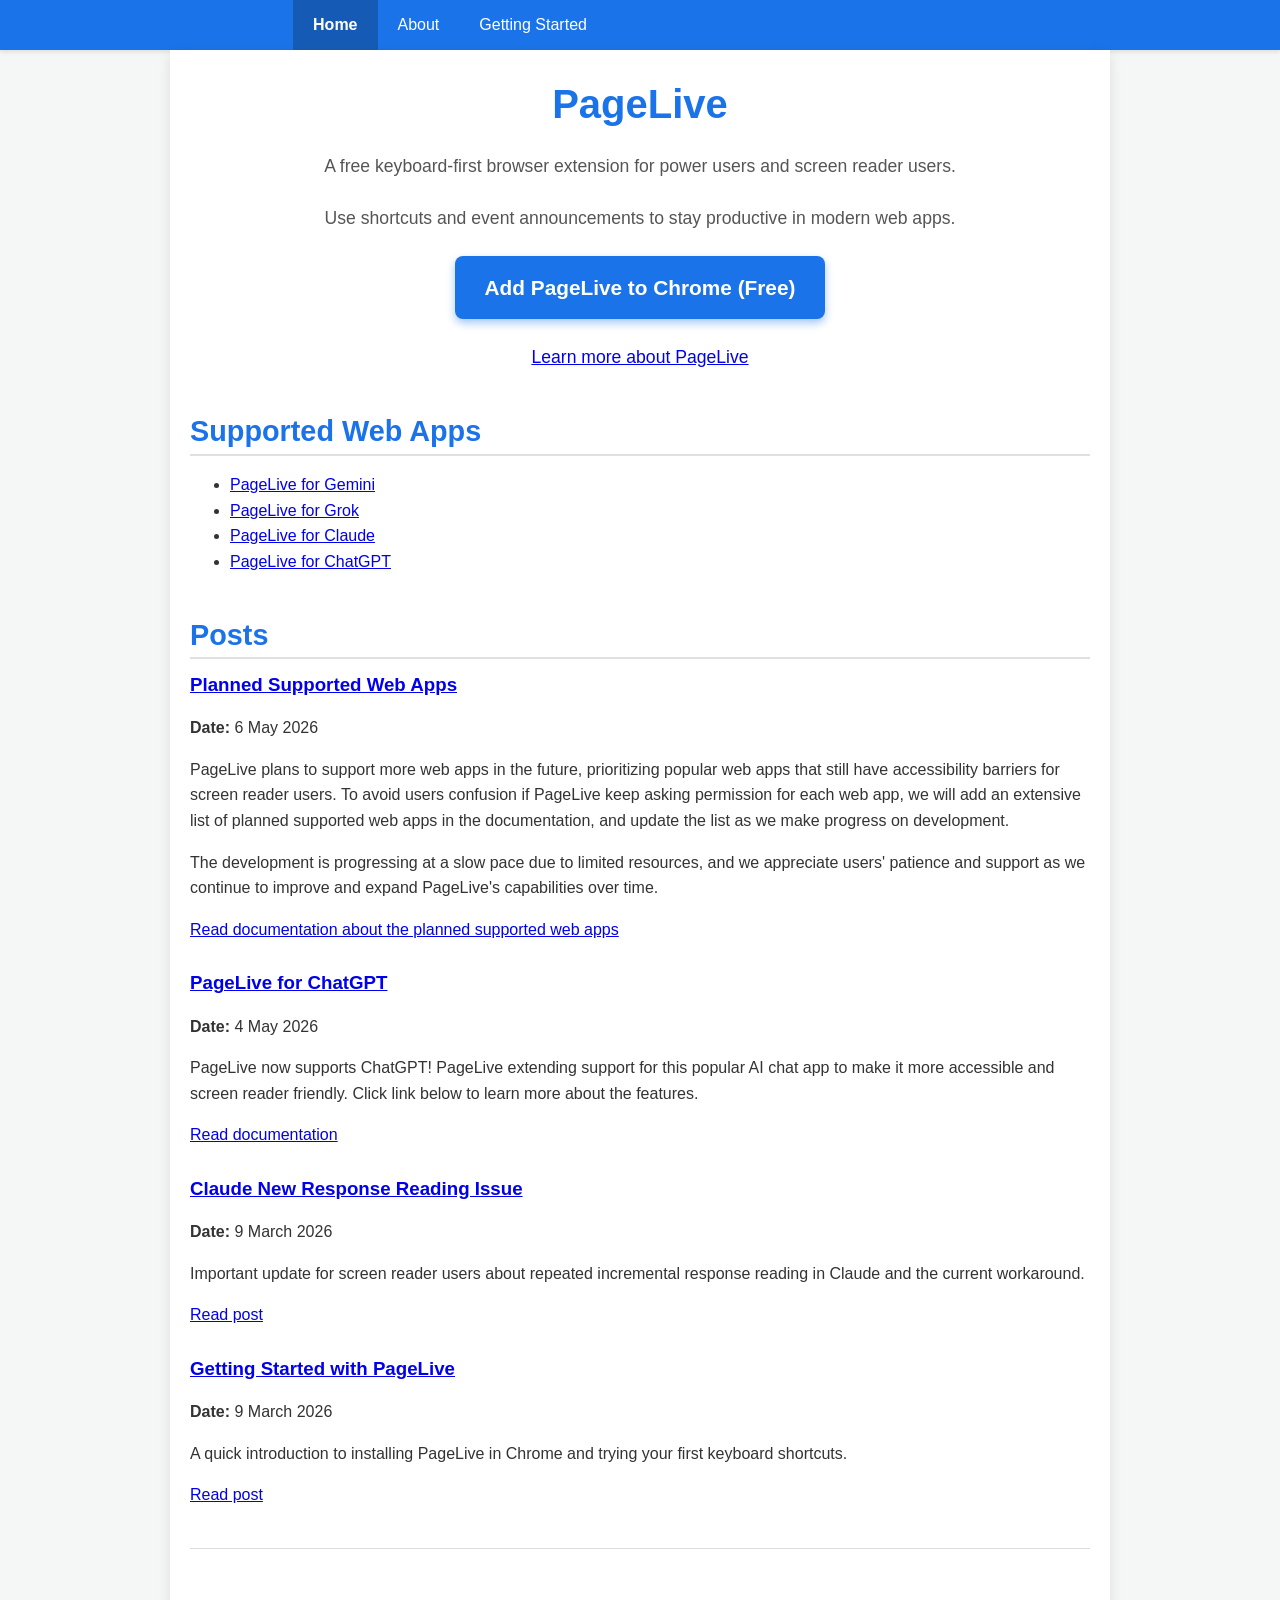
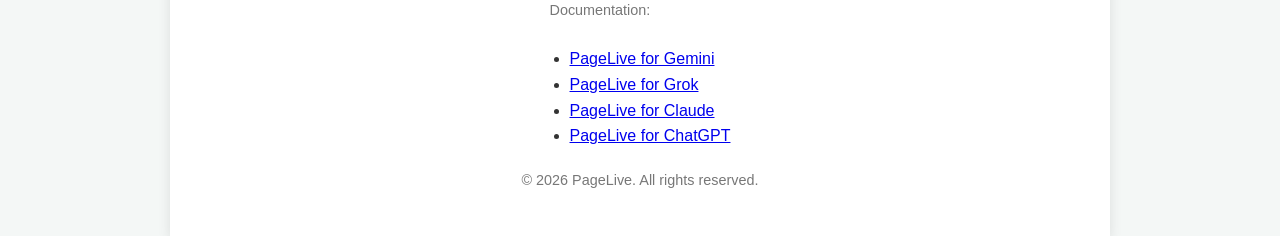
==== commit d7a4f530: "chore: sync PageLive web assets" ====
--- a/pagelive/index.html
+++ b/pagelive/index.html
@@ -43,6 +43,28 @@
         <section class="section-content">
             <h2>Posts</h2>
             <article>
+                <h3><a href="/pagelive/posts/planned-supported-web">Planned Supported Web Apps</a></h3>
+                <p><strong>Date:</strong> 6 May 2026</p>
+                <p>
+                    PageLive plans to support more web apps in the future, prioritizing popular web apps that still have
+                    accessibility barriers for screen reader users. To avoid users confusion if PageLive keep asking
+                    permission for each web app,
+                    we will add an extensive list of planned supported web apps in the documentation, and update the
+                    list as we make progress on development.
+                </p>
+                <p>
+                    The development is progressing at a slow pace due to
+                    limited resources, and we appreciate users' patience and support as we continue to improve and
+                    expand PageLive's capabilities over time.
+                </p>
+                <p>
+                    <a href="/pagelive/posts/planned-supported-web"
+                        aria-label="Read documentation: Planned Supported Web Apps">Read
+                        documentation about the planned supported web apps
+                    </a>
+                </p>
+            </article>
+            <article>
                 <h3><a href="/pagelive/chatgpt">PageLive for ChatGPT</a></h3>
                 <p><strong>Date:</strong> 4 May 2026</p>
                 <p>
@@ -51,7 +73,8 @@
                     Click link below to learn more about the features.
                 </p>
                 <p>
-                    <a href="/pagelive/chatgpt" aria-label="Read documentation: PageLive for ChatGPT">Read documentation</a>
+                    <a href="/pagelive/chatgpt" aria-label="Read documentation: PageLive for ChatGPT">Read
+                        documentation</a>
                 </p>
             </article>
             <article>
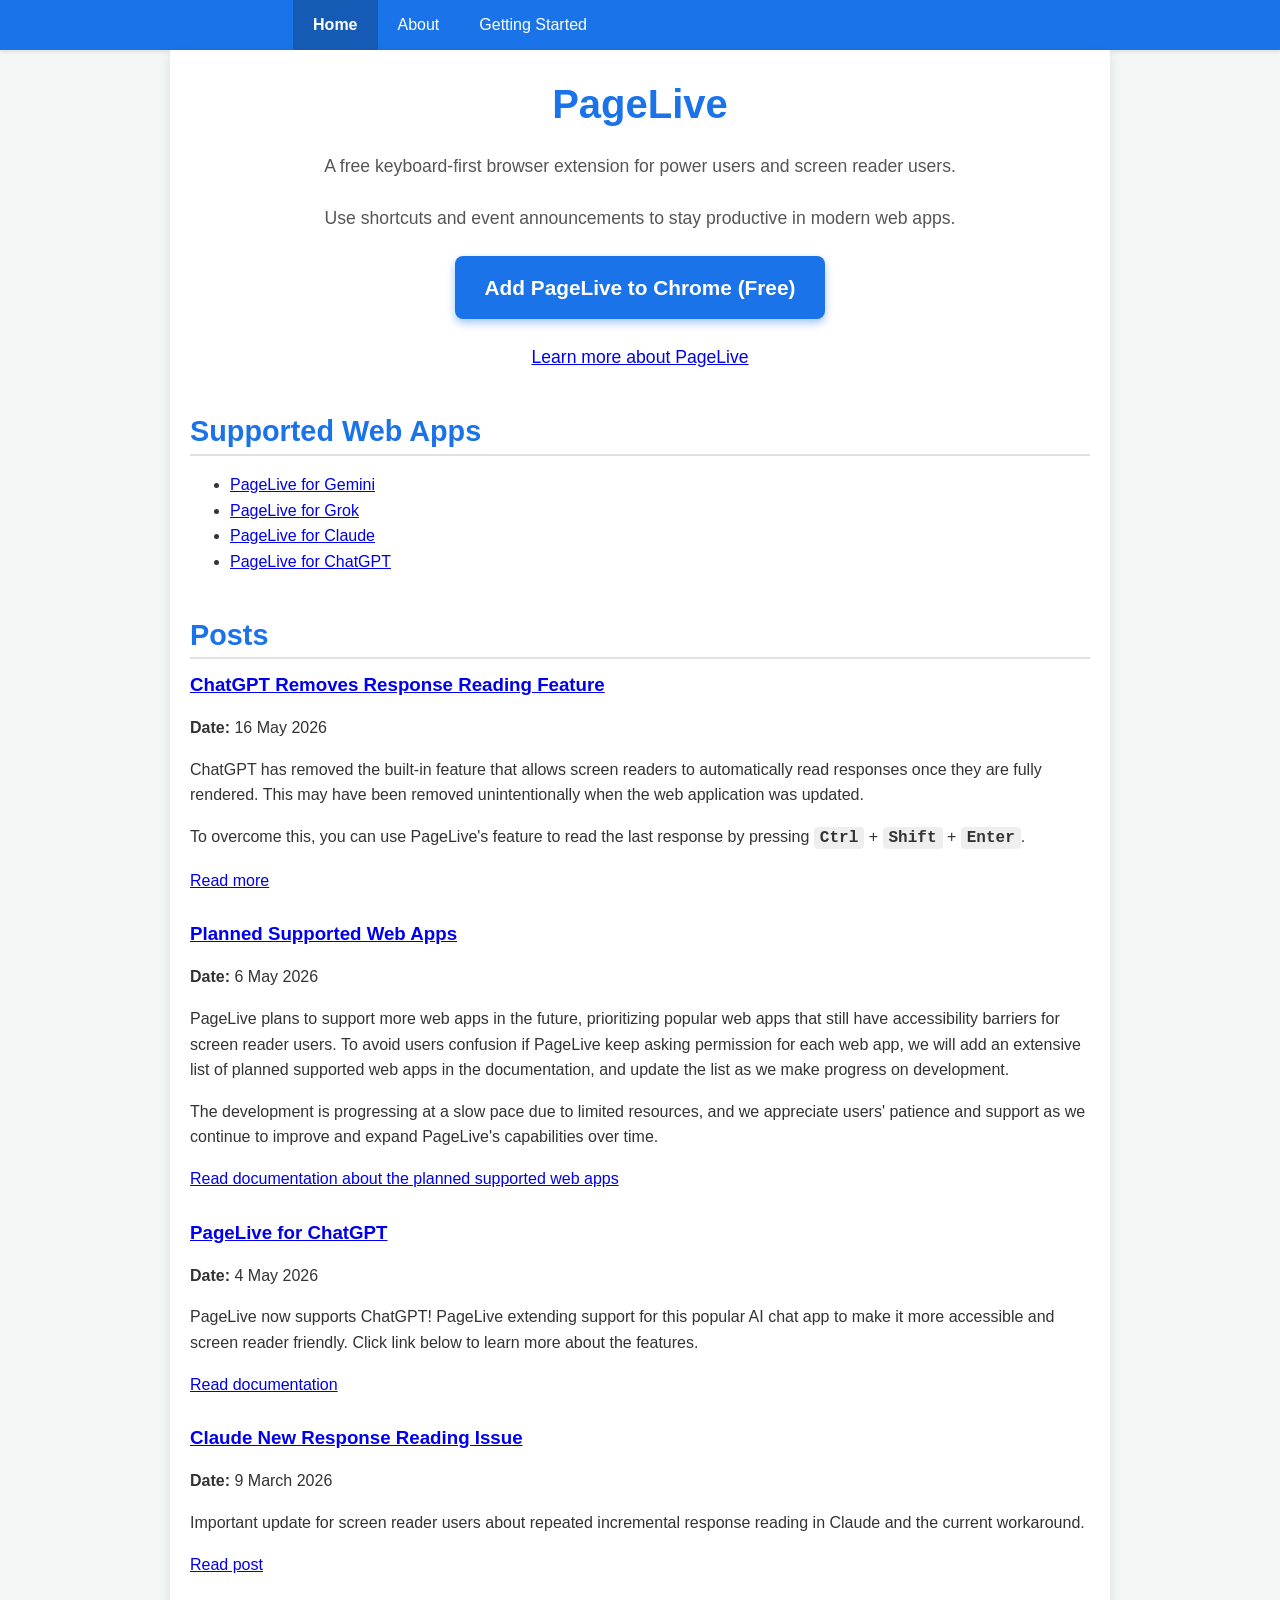
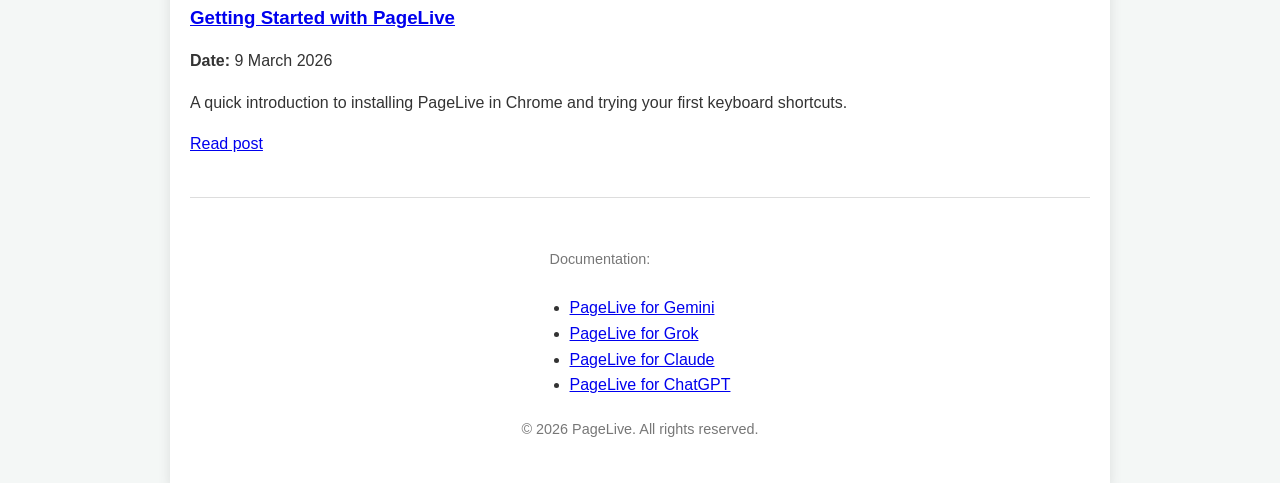
==== commit 3b3a017e: "chore: sync PageLive web assets" ====
--- a/pagelive/index.html
+++ b/pagelive/index.html
@@ -42,6 +42,22 @@
 
         <section class="section-content">
             <h2>Posts</h2>
+            <article>
+                <h3><a href="/pagelive/posts/chatgpt-response-reading">ChatGPT Removes Response Reading Feature</a></h3>
+                <p><strong>Date:</strong> 16 May 2026</p>
+                <p>
+                    ChatGPT has removed the built-in feature that allows screen readers to automatically read responses
+                    once they are fully rendered. This may have been removed unintentionally when the web application was
+                    updated.
+                </p>
+                <p>
+                    To overcome this, you can use PageLive's feature to read the last response by pressing
+                    <kbd>Ctrl</kbd> + <kbd>Shift</kbd> + <kbd>Enter</kbd>.
+                </p>
+                <p><a href="/pagelive/posts/chatgpt-response-reading"
+                        aria-label="Read more about chatGPT missing feature to read last response">Read
+                        more</a></p>
+            </article>
             <article>
                 <h3><a href="/pagelive/posts/planned-supported-web">Planned Supported Web Apps</a></h3>
                 <p><strong>Date:</strong> 6 May 2026</p>
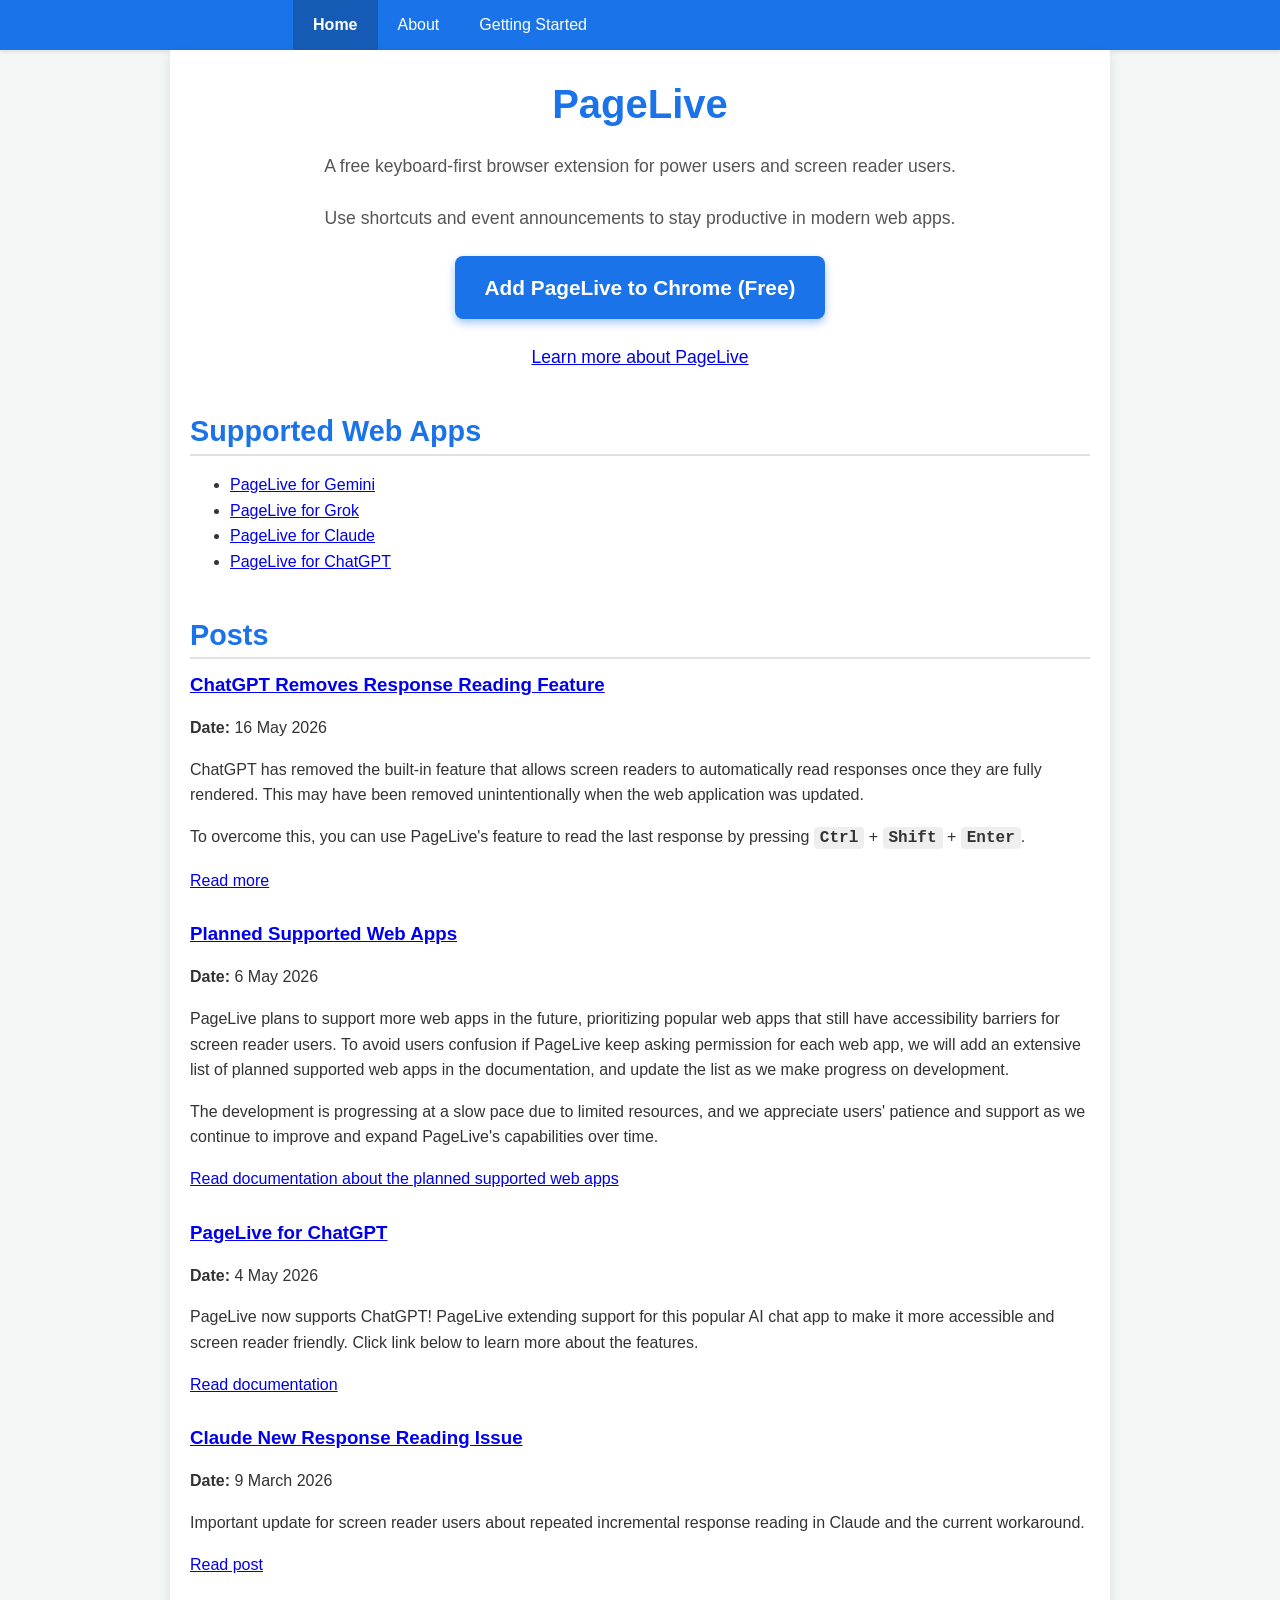
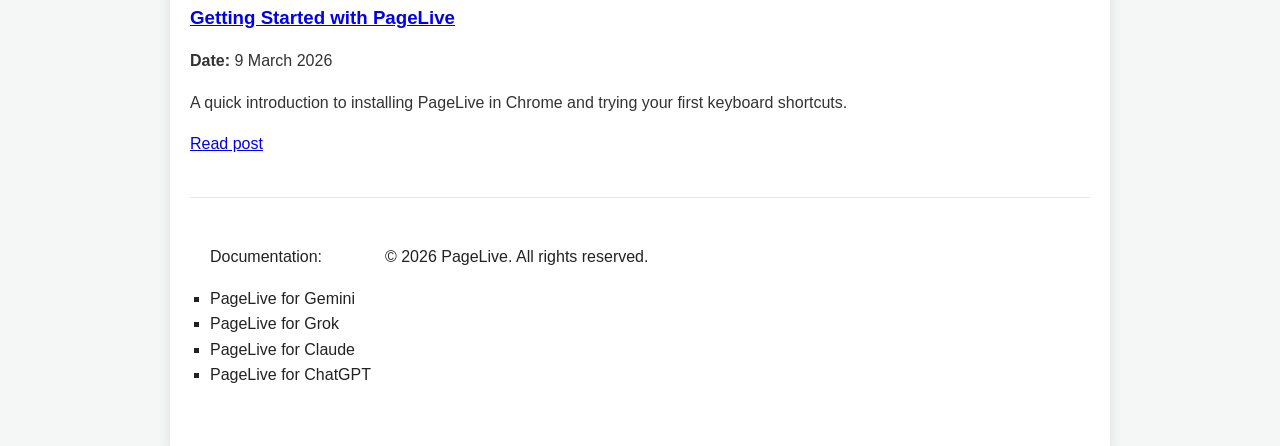
==== commit 51e739a2: "chore: sync PageLive web assets" ====
--- a/pagelive/index.html
+++ b/pagelive/index.html
@@ -19,100 +19,109 @@
         </ul>
     </nav>
     <div class="container">
-        <header class="hero">
-            <h1>PageLive</h1>
-            <p>A free keyboard-first browser extension for power users and screen reader users.</p>
-            <p>Use shortcuts and event announcements to stay productive in modern web apps.</p>
-            <a href="https://chromewebstore.google.com/detail/pagelive/kachdjbdcmofjmaoklcfofbcnlakfnbb"
-                class="cta-button">
-                Add PageLive to Chrome (Free)
-            </a>
-            <p><a href="/pagelive/about">Learn more about PageLive</a></p>
-        </header>
+        <main>
+            <header class="hero">
+                <h1>PageLive</h1>
+                <p>A free keyboard-first browser extension for power users and screen reader users.</p>
+                <p>Use shortcuts and event announcements to stay productive in modern web apps.</p>
+                <a href="https://chromewebstore.google.com/detail/pagelive/kachdjbdcmofjmaoklcfofbcnlakfnbb"
+                    class="cta-button">
+                    Add PageLive to Chrome (Free)
+                </a>
+                <p><a href="/pagelive/about">Learn more about PageLive</a></p>
+            </header>
 
-        <section class="section-content">
-            <h2>Supported Web Apps</h2>
-            <ul>
-                <li><a href="/pagelive/gemini">PageLive for Gemini</a></li>
-                <li><a href="/pagelive/grok">PageLive for Grok</a></li>
-                <li><a href="/pagelive/claude">PageLive for Claude</a></li>
-                <li><a href="/pagelive/chatgpt">PageLive for ChatGPT</a></li>
-            </ul>
-        </section>
+            <section class="section-content">
+                <h2>Supported Web Apps</h2>
+                <ul>
+                    <li><a href="/pagelive/gemini">PageLive for Gemini</a></li>
+                    <li><a href="/pagelive/grok">PageLive for Grok</a></li>
+                    <li><a href="/pagelive/claude">PageLive for Claude</a></li>
+                    <li><a href="/pagelive/chatgpt">PageLive for ChatGPT</a></li>
+                </ul>
+            </section>
 
-        <section class="section-content">
-            <h2>Posts</h2>
-            <article>
-                <h3><a href="/pagelive/posts/chatgpt-response-reading">ChatGPT Removes Response Reading Feature</a></h3>
-                <p><strong>Date:</strong> 16 May 2026</p>
-                <p>
-                    ChatGPT has removed the built-in feature that allows screen readers to automatically read responses
-                    once they are fully rendered. This may have been removed unintentionally when the web application was
-                    updated.
-                </p>
-                <p>
-                    To overcome this, you can use PageLive's feature to read the last response by pressing
-                    <kbd>Ctrl</kbd> + <kbd>Shift</kbd> + <kbd>Enter</kbd>.
-                </p>
-                <p><a href="/pagelive/posts/chatgpt-response-reading"
-                        aria-label="Read more about chatGPT missing feature to read last response">Read
-                        more</a></p>
-            </article>
-            <article>
-                <h3><a href="/pagelive/posts/planned-supported-web">Planned Supported Web Apps</a></h3>
-                <p><strong>Date:</strong> 6 May 2026</p>
-                <p>
-                    PageLive plans to support more web apps in the future, prioritizing popular web apps that still have
-                    accessibility barriers for screen reader users. To avoid users confusion if PageLive keep asking
-                    permission for each web app,
-                    we will add an extensive list of planned supported web apps in the documentation, and update the
-                    list as we make progress on development.
-                </p>
-                <p>
-                    The development is progressing at a slow pace due to
-                    limited resources, and we appreciate users' patience and support as we continue to improve and
-                    expand PageLive's capabilities over time.
-                </p>
-                <p>
-                    <a href="/pagelive/posts/planned-supported-web"
-                        aria-label="Read documentation: Planned Supported Web Apps">Read
-                        documentation about the planned supported web apps
-                    </a>
-                </p>
-            </article>
-            <article>
-                <h3><a href="/pagelive/chatgpt">PageLive for ChatGPT</a></h3>
-                <p><strong>Date:</strong> 4 May 2026</p>
-                <p>
-                    PageLive now supports ChatGPT! PageLive extending support for this popular AI chat
-                    app to make it more accessible and screen reader friendly.
-                    Click link below to learn more about the features.
-                </p>
-                <p>
-                    <a href="/pagelive/chatgpt" aria-label="Read documentation: PageLive for ChatGPT">Read
-                        documentation</a>
-                </p>
-            </article>
-            <article>
-                <h3><a href="/pagelive/posts/claude-new-response-error">Claude New Response Reading Issue</a></h3>
-                <p><strong>Date:</strong> 9 March 2026</p>
-                <p>Important update for screen reader users about repeated incremental response reading in Claude and
-                    the current workaround.</p>
-                <p>
-                    <a href="/pagelive/posts/claude-new-response-error"
-                        aria-label="Read post: Claude New Response Reading Issue">Read post</a>
-                </p>
-            </article>
-            <article>
-                <h3><a href="/pagelive/posts/getting-started">Getting Started with PageLive</a></h3>
-                <p><strong>Date:</strong> 9 March 2026</p>
-                <p>A quick introduction to installing PageLive in Chrome and trying your first keyboard shortcuts.</p>
-                <p>
-                    <a href="/pagelive/posts/getting-started" aria-label="Read post: Getting Started with PageLive">Read
-                        post</a>
-                </p>
-            </article>
-        </section>
+            <section class="section-content">
+                <h2>Posts</h2>
+                <article>
+                    <h3><a href="/pagelive/posts/chatgpt-response-reading">ChatGPT Removes Response Reading Feature</a>
+                    </h3>
+                    <p><strong>Date:</strong> 16 May 2026</p>
+                    <p>
+                        ChatGPT has removed the built-in feature that allows screen readers to automatically read
+                        responses
+                        once they are fully rendered. This may have been removed unintentionally when the web
+                        application was
+                        updated.
+                    </p>
+                    <p>
+                        To overcome this, you can use PageLive's feature to read the last response by pressing
+                        <kbd>Ctrl</kbd> + <kbd>Shift</kbd> + <kbd>Enter</kbd>.
+                    </p>
+                    <p><a href="/pagelive/posts/chatgpt-response-reading"
+                            aria-label="Read more about chatGPT missing feature to read last response">Read
+                            more</a></p>
+                </article>
+                <article>
+                    <h3><a href="/pagelive/posts/planned-supported-web">Planned Supported Web Apps</a></h3>
+                    <p><strong>Date:</strong> 6 May 2026</p>
+                    <p>
+                        PageLive plans to support more web apps in the future, prioritizing popular web apps that still
+                        have
+                        accessibility barriers for screen reader users. To avoid users confusion if PageLive keep asking
+                        permission for each web app,
+                        we will add an extensive list of planned supported web apps in the documentation, and update the
+                        list as we make progress on development.
+                    </p>
+                    <p>
+                        The development is progressing at a slow pace due to
+                        limited resources, and we appreciate users' patience and support as we continue to improve and
+                        expand PageLive's capabilities over time.
+                    </p>
+                    <p>
+                        <a href="/pagelive/posts/planned-supported-web"
+                            aria-label="Read documentation: Planned Supported Web Apps">Read
+                            documentation about the planned supported web apps
+                        </a>
+                    </p>
+                </article>
+                <article>
+                    <h3><a href="/pagelive/chatgpt">PageLive for ChatGPT</a></h3>
+                    <p><strong>Date:</strong> 4 May 2026</p>
+                    <p>
+                        PageLive now supports ChatGPT! PageLive extending support for this popular AI chat
+                        app to make it more accessible and screen reader friendly.
+                        Click link below to learn more about the features.
+                    </p>
+                    <p>
+                        <a href="/pagelive/chatgpt" aria-label="Read documentation: PageLive for ChatGPT">Read
+                            documentation</a>
+                    </p>
+                </article>
+                <article>
+                    <h3><a href="/pagelive/posts/claude-new-response-error">Claude New Response Reading Issue</a></h3>
+                    <p><strong>Date:</strong> 9 March 2026</p>
+                    <p>Important update for screen reader users about repeated incremental response reading in Claude
+                        and
+                        the current workaround.</p>
+                    <p>
+                        <a href="/pagelive/posts/claude-new-response-error"
+                            aria-label="Read post: Claude New Response Reading Issue">Read post</a>
+                    </p>
+                </article>
+                <article>
+                    <h3><a href="/pagelive/posts/getting-started">Getting Started with PageLive</a></h3>
+                    <p><strong>Date:</strong> 9 March 2026</p>
+                    <p>A quick introduction to installing PageLive in Chrome and trying your first keyboard shortcuts.
+                    </p>
+                    <p>
+                        <a href="/pagelive/posts/getting-started"
+                            aria-label="Read post: Getting Started with PageLive">Read
+                            post</a>
+                    </p>
+                </article>
+            </section>
+        </main>
 
         <footer class="footer">
             <div class="docs-nav">
--- a/pagelive/style.css
+++ b/pagelive/style.css
@@ -65,11 +65,13 @@
   color: #1a73e8;
   line-height: 1.2;
   margin-top: 0;
+  text-align: left;
 }
 
 h1 {
   font-size: 2.5em;
   margin-bottom: 0.2em;
+  text-align: center;
 }
 
 h2 {
@@ -93,6 +95,20 @@
   color: #555;
 }
 
+.page-note {
+  background-color: #eef4ff;
+  border-left: 4px solid #1a73e8;
+  color: #1c2d4d;
+  padding: 18px 20px;
+  margin: 20px 0;
+  border-radius: 8px;
+}
+
+.page-note p {
+  margin: 0;
+  line-height: 1.6;
+}
+
 .cta-button {
   display: inline-block;
   background-color: #1a73e8;
@@ -176,26 +192,100 @@
 }
 
 .footer {
-  text-align: center;
-  padding-top: 30px;
-  border-top: 1px solid #ddd;
+  display: flex;
+  flex-wrap: wrap;
+  align-items: flex-start;
+  gap: 14px;
+  padding: 30px 20px;
+  background-color: #ffffff;
+  color: #222;
+  border-top: 1px solid #e6e6e6;
   margin-top: 40px;
 }
-
-.footer p {
-  margin-top: 20px;
-  font-size: 0.9em;
-  color: #777;
-}
-
+.footer h2 {
+  border: 0;
+  font-size: 1.4em;
+  margin-bottom: 4px;
+}
+.footer ul {
+  margin: 8px 0 0 0;
+  padding: 0;
+  list-style: square;
+}
+.footer ul li {
+  width: fit-content;
+}
+.footer .links-nav,
 .footer .docs-nav {
-  display: inline-block;
-  text-align: left;
-}
-
-.footer .docs-list {
+  flex: 0 0 auto;
+}
+
+.footer .links-nav {
+  margin-right: 12%;
+}
+.footer .docs-nav {
+  margin-left: 0;
+  text-align: left;
+}
+
+/* .footer .docs-list {
   display: inline-block;
   text-align: left;
   margin: 10px 0 0;
   padding-left: 20px;
-}
+} */
+
+.footer a {
+  color: inherit;
+  text-decoration: none;
+}
+.footer a:hover {
+  text-decoration: underline;
+}
+.footer .bottom {
+  flex-basis: 100%;
+  margin-top: 20px;
+  padding-top: 20px;
+  border-top: 1px solid #e6e6e6;
+  text-align: center;
+}
+
+@media (max-width: 700px) {
+  .footer {
+    justify-content: center;
+    text-align: center;
+  }
+
+  .footer .links-nav,
+  .footer .docs-nav {
+    flex: 1 1 100%;
+    text-align: center;
+  }
+
+  .footer .docs-nav {
+    margin-top: 16px;
+  }
+}
+
+/* Screen reader only */
+.sr-only {
+  position: absolute;
+  width: 1px;
+  height: 1px;
+  padding: 0;
+  margin: -1px;
+  overflow: hidden;
+  clip: rect(0, 0, 0, 0);
+  white-space: nowrap;
+  border: 0;
+}
+.sr-only:focus,
+.sr-only:active {
+  position: static;
+  width: auto;
+  height: auto;
+  margin: 0;
+  overflow: visible;
+  clip: auto;
+  white-space: normal;
+}
